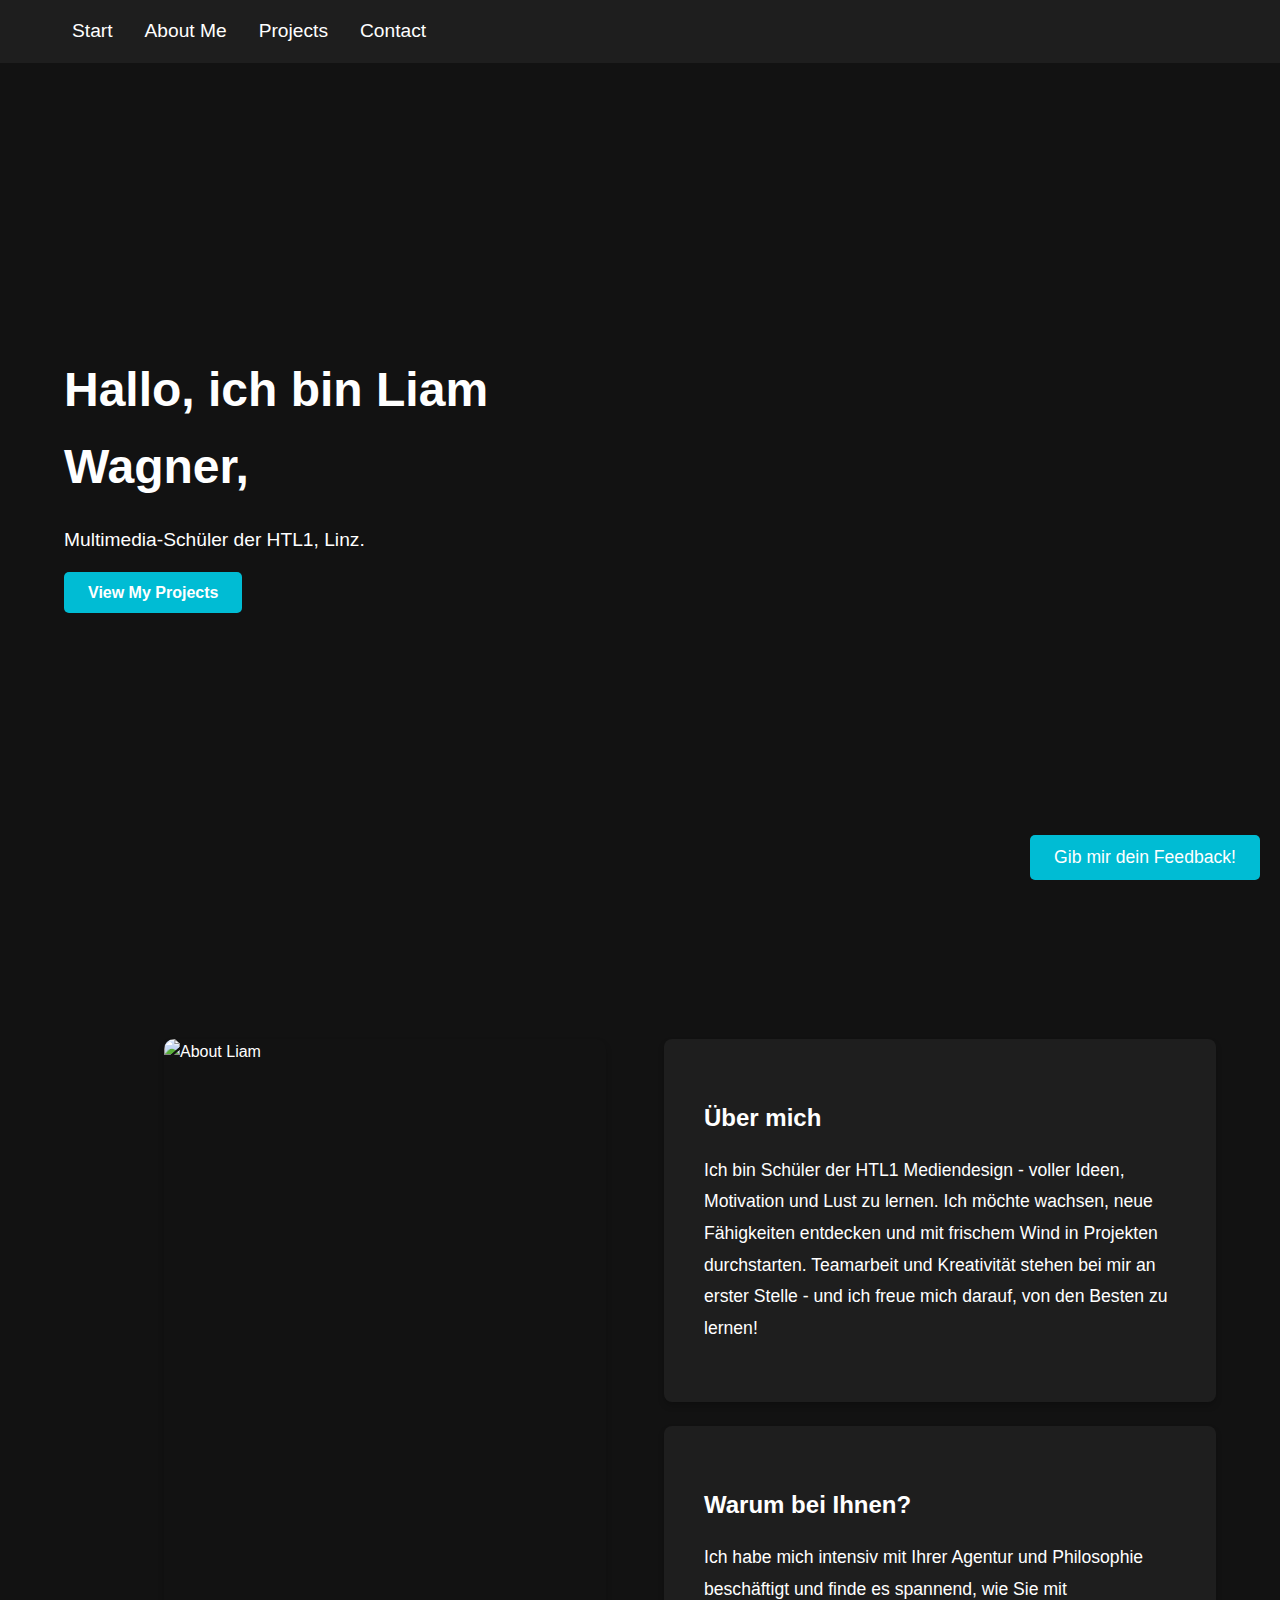
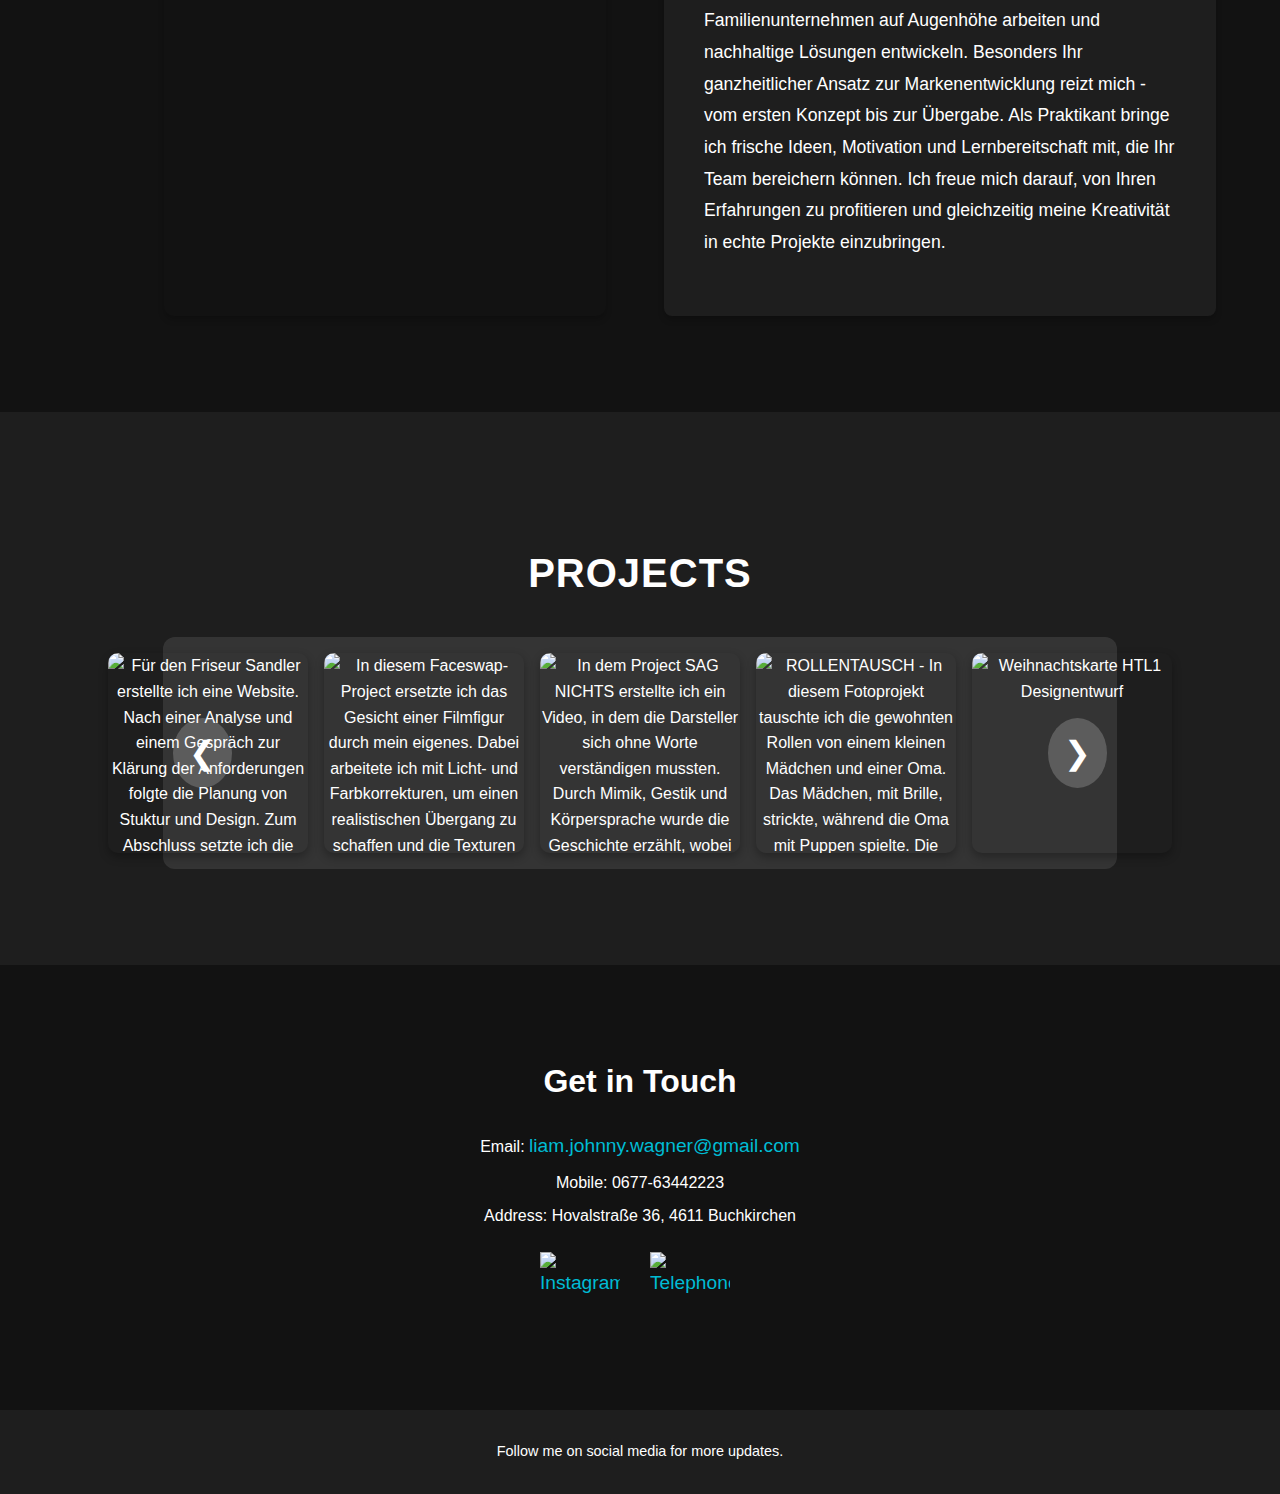
==== index.html @ 834b8441 "Rename inex.html to index.html" ====
<!DOCTYPE html>
<html lang="de">

<head>
    <meta charset="UTF-8">
    <meta name="viewport" content="width=device-width, initial-scale=1.0">
    <link rel="stylesheet" href="styles_Portfolio.css">
    <title>Liam Wagner Portfolio</title>
</head>

<body>
    <header>
        <ul>
            <li><a href="#start">Start</a></li>
            <li><a href="#about">About Me</a></li>
            <li><a href="#projects">Projects</a></li>
            <li><a href="#contact">Contact</a></li>
        </ul>
    </header>

    <section class="hero" id="start">
        <div class="hero-text">
            <h1>Hallo, ich bin Liam Wagner,</h1>
            <p>Multimedia-Schüler der HTL1, Linz.</p>
            <a href="#projects" class="btn">View My Projects</a>
        </div>
    </section>

    <section class="about" id="about">
        <div class="about-image">
            <img src="Bilder/Hoch.png" alt="About Liam">
        </div>

        <div class="about-content">
            <div class="bio">
                <h2>Über mich</h2>
                <p>Ich bin Schüler der HTL1 Mediendesign - voller Ideen, Motivation und Lust zu lernen. Ich möchte
                    wachsen, neue Fähigkeiten entdecken und mit frischem Wind in Projekten durchstarten. Teamarbeit und
                    Kreativität stehen bei mir an erster Stelle - und ich freue mich darauf, von den Besten zu lernen!
                </p>
            </div>
            <div class="approach">
                <h2>Warum bei Ihnen?</h2>
                <p>Ich habe mich intensiv mit Ihrer Agentur und Philosophie beschäftigt und finde es spannend, wie Sie
                    mit Familienunternehmen auf Augenhöhe arbeiten und nachhaltige Lösungen entwickeln. Besonders Ihr
                    ganzheitlicher Ansatz zur Markenentwicklung reizt mich - vom ersten Konzept bis zur Übergabe. Als
                    Praktikant bringe ich frische Ideen, Motivation und Lernbereitschaft mit, die Ihr Team bereichern
                    können. Ich freue mich darauf, von Ihren Erfahrungen zu profitieren und gleichzeitig meine
                    Kreativität in echte Projekte einzubringen.</p>
            </div>
        </div>
    </section>

    <section class="projects" id="projects">
        <h2>Projects</h2>
        <div class="project-gallery-container">
            <button class="arrow left">&#10094;</button>
            <div class="project-gallery">
                <img src="Bilder/Projekte/Figma kleiner.png"
                    alt="Für den Friseur Sandler erstellte ich eine Website. Nach einer Analyse und einem Gespräch zur Klärung der Anforderungen folgte die Planung von Stuktur und Design. Zum Abschluss setzte ich die Website in Figma um, die noch in der internen Testphase ist."
                    class="project-img first-project">
                <img src="Bilder/Projekte/Face.switch.png"
                    alt="In diesem Faceswap-Project ersetzte ich das Gesicht einer Filmfigur durch mein eigenes. Dabei arbeitete ich mit Licht- und Farbkorrekturen, um einen realistischen Übergang zu schaffen und die Texturen sowie Beleuchtung anzupassen."
                    class="project-img">
                <img src="Bilder/Projekte/Sag_Nichts.png"
                    alt="In dem Project SAG NICHTS erstellte ich ein Video, in dem die Darsteller sich ohne Worte verständigen mussten. Durch Mimik, Gestik und Körpersprache wurde die Geschichte erzählt, wobei der Fokus auf nonverbaler Komunikation lag."
                    class="project-img">
                <img src="Bilder/Projekte/Generationentausch - vertauschte Rollen - Liam Wagner Kopie.jpg"
                    alt="ROLLENTAUSCH - In diesem Fotoprojekt tauschte ich die gewohnten Rollen von einem kleinen Mädchen und einer Oma. Das Mädchen, mit Brille, strickte, während die Oma mit Puppen spielte. Die Idee war, die typischen Aktivitäten der beiden humorvoll umzudrehen."
                    class="project-img">
                <img src="Bilder/Projekte/Karte.png" alt="Weihnachtskarte HTL1 Designentwurf" class="project-img">

                <button class="arrow right">&#10095;</button>
            </div>
    </section>

    <section class="contact" id="contact">
        <h2>Get in Touch</h2>
        <p>Email: <a href="mailto:liam.johnny.wagner@gmail.com">liam.johnny.wagner@gmail.com</a></p>
        <p>Mobile: 0677-63442223</p>
        <p>Address: Hovalstraße 36, 4611 Buchkirchen</p>
        <div class="social-media">
            <a href="https://www.instagram.com/_liam_wagner/" target="_blank">
                <img src="Bilder/sozial.png" alt="Instagram" class="social-icon" />
            </a>
            <a href="tel:067763442223">
                <img src="Bilder/telefon.png" alt="Telephone" class="social-icon">
            </a>
        </div>
    </section>


    <button id="feedbackBtn" class="feedback-btn">Gib mir dein Feedback!</button>

    <!-- Feedback Modal -->
    <div id="feedbackModal" class="feedback-modal">
        <div class="feedback-modal-content">
            <span id="closeBtn" class="close-btn">&times;</span>
            <h2>Feedback</h2>
            <p>Teile mir dein Feedback mit, ich freue mich darauf!</p>

            <!-- Formular für das Feedback -->
            <form id="feedback-form">
                <label for="name">Name:</label>
                <input type="text" id="name" name="name" required>

                <label for="email">E-Mail:</label>
                <input type="email" id="email" name="email" required>

                <label for="message">Nachricht:</label>
                <textarea id="message" name="message" rows="4" required></textarea>

                <button type="submit"> ❌ Noch Nicht möglich</button>
            </form>
        </div>
    </div>


    <div id="imageModal">
        <div class="modal-content">
            <img id="modalImage" src="" alt="">
            <div id="modalText"></div>
        </div>
        <button id="closeModal">X</button>
    </div>

    <footer>
        <p>Follow me on social media for more updates.</p>
    </footer>

    <script src="Portfolio.js"></script>
    <script>
        emailjs.init("24OXMvHnprHl-D1vy"); // Dein Public Key
    </script>

</body>

</html>
---- styles_Portfolio.css ----
body {
    margin: 0;
    font-family: 'Roboto', sans-serif;
    color: #ffffff;
    background-color: #121212;
    line-height: 1.6;
}

header {
    background: #1e1e1e;
    padding: 1rem 2rem;
    position: sticky;
    top: 0;
    z-index: 100;
}

header ul {
    display: flex;
    list-style: none;
    justify-content: flex-start;
    gap: 2rem;
    margin: 0;
}

header ul li a {
    text-decoration: none;
    color: #ffffff;
    font-weight: 500;
    font-size: 1.2rem;
    transition: color 0.3s;
}

header ul li a:hover {
    color: #00bcd4;
}

.hero {
    display: grid;
    grid-template-columns: 1fr 1fr;
    align-items: center;
    padding: 5rem 5%;
    background-image: url('Bilder/IMG_9929.png');
    background-size: 100% auto;
    background-position: top center;
    background-repeat: no-repeat;
    height: 800px;
    color: #ffffff;
    margin-top: 0;
    padding-top: 0;
}

.hero-text {
    max-width: 500px;
    z-index: 1;
}

.hero-text h1 {
    font-size: 3rem;
    margin-bottom: 1rem;
}

.hero-text p {
    font-size: 1.2rem;
    margin-bottom: 1.5rem;
}

.hero-text .btn {
    background: #00bcd4;
    color: #ffffff;
    padding: 0.75rem 1.5rem;
    border: none;
    border-radius: 5px;
    text-decoration: none;
    font-weight: bold;
    transition: background 0.3s;
}

.hero-text .btn:hover {
    background: #008ba3;
}

.about {
    padding: 6rem 5%;
    display: grid;
    grid-template-columns: 1fr 1fr;
    gap: 3rem;
    align-items: stretch;
    background-color: #121212;
}

.about-image {
    display: flex;
    align-items: stretch;
    position: relative;
     width: 80%;
    height: auto;
    margin-left: 100px;
   

}

.about-image img {
    width: 100%;
    height: 100%;
    object-fit: cover;
    border-radius: 10px;
    box-shadow: 0 4px 6px rgba(0, 0, 0, 0.2);
}

.about-content {
    display: flex;
    flex-direction: column;
    gap: 1.5rem;
    justify-content: space-between;
}

.bio,
.approach {
    background: #1e1e1e;
    padding: 2.5rem;
    border-radius: 8px;
    box-shadow: 0 4px 6px rgba(0, 0, 0, 0.2);
}

.bio h2,
.approach h2 {
    margin-bottom: 1rem;
}

.bio p,
.approach p {
    font-size: 1.1rem;
    line-height: 1.8;
}

.projects {
    padding: 6rem 5%;
    text-align: center;
    background-color: #1e1e1e;
}

.projects h2 {
    margin-bottom: 2rem;
    font-size: 2.5rem;
    color: #fff;
    text-transform: uppercase;
    letter-spacing: 1px;
}

.project-gallery-container {
    display: flex;
    align-items: center;
    justify-content: center;
    position: relative;
    max-width: 80%;
    margin: auto;
    padding: 1rem;
    background: rgba(255, 255, 255, 0.1);
    border-radius: 12px;
}

.project-gallery-wrapper {
    overflow: hidden;
    width: 640px;
    padding: 1rem;
}

.project-gallery {
    display: flex;
    gap: 1rem;
    transition: transform 0.5s ease;
}

/* Standard-Bildgröße */
.project-gallery img {
    width: 200px;
    height: 200px;
    object-fit: cover;
    border-radius: 10px;
    box-shadow: 0 4px 10px rgba(0, 0, 0, 0.3);
    transition: transform 0.3s ease;
}

.project-gallery img:hover {
    transform: scale(1.05);
}

/* Kleinere Größe für das erste Bild */
.first-project {
    width: 150px;   /* Kleinere Breite für das erste Bild */
    height: 150px;  /* Kleinere Höhe für das erste Bild */
    object-fit: cover;
    box-shadow: 0 4px 10px rgba(0, 0, 0, 0.3);
}

/* Pfeile (links und rechts) */
.arrow {
    background: rgba(255, 255, 255, 0.2);
    color: white;
    font-size: 2rem;
    border: none;
    padding: 1rem;
    cursor: pointer;
    position: absolute;
    top: 50%;
    transform: translateY(-50%);
    border-radius: 50%;
    transition: background 0.3s ease;
}

.arrow.left {
    left: 10px;
}

.arrow.right {
    right: 10px;
}

.arrow:hover {
    background: rgba(255, 255, 255, 0.4);
}


.first-project {
    width: 100px;  /* Setzt die Breite des ersten Bildes auf 100px */
    height: 100px; /* Setzt die Höhe des ersten Bildes auf 100px */
    object-fit: cover; /* Sorgt dafür, dass das Bild korrekt zugeschnitten wird */
}

/* Modal CSS bleibt unverändert */
#imageModal {
    display: none;
    position: fixed;
    top: 0;
    left: 0;
    width: 100%;
    height: 100%;
    background-color: rgba(0, 0, 0, 0.8);
    justify-content: center;
    align-items: center;
    z-index: 100;
    overflow: hidden;  /* Verhindert, dass das Bild über den Modal-Bereich hinausgeht */
}

.modal-content {
    display: flex;
    align-items: center;
    justify-content: flex-start;
    background-color: #333333;
    padding: 20px;
    border-radius: 10px;
    width: 80%;
    max-height: 80%;
    color: #ffffff;
}

#modalImage {
    max-width: 70%;
    max-height: 70%;
    object-fit: contain;
    border-radius: 10px;
    margin-right: 20px;
}

#modalText {
    font-size: 1.2rem;
    color: #ffffff;
    text-align: left;
    max-width: 40%;
    overflow-y: auto;
}

#closeModal {
    position: absolute;
    top: 10px;
    right: 10px;
    font-size: 2rem;
    color: #ffffff;
    background-color: rgba(0, 0, 0, 0.5);
    border: none;
    border-radius: 50%;
    padding: 10px;
    cursor: pointer;
    z-index: 101;
    transition: background-color 0.3s;
}

#closeModal:hover {
    background-color: rgba(0, 0, 0, 0.8);
}


.contact {
    padding: 4rem 5%;
    text-align: center;
    background-color: #121212;
}

.contact h2 {
    margin-bottom: 1.5rem;
    font-size: 2rem;
}

.contact p {
    margin: 0.5rem 0;
    font-size: 1rem;
}

.contact a {
    color: #00bcd4;
    text-decoration: none;
    font-size: 1.2rem;
}

.social-media {
    display: flex;
    justify-content: center;
    align-items: center;
    gap: 15px;
    padding: 15px;
    width: 100%;
    height: 100%;
    margin-left: -20px;
}


.social-icon {
    width: 80px;
    height: 80px;
    max-width: 80px;
    max-height: 80px;
    object-fit: contain;
    transition: transform 0.3s ease;
}

.social-icon:hover {
    transform: scale(1.2);
}


.feedback-btn {
    position: fixed;
    bottom: 20px;
    right: 20px;
    background-color: #00bcd4;
    color: white;
    padding: 0.75rem 1.5rem;
    font-size: 1.1rem;
    border: none;
    border-radius: 5px;
    cursor: pointer;
    transition: background-color 0.3s;
    z-index: 101;
}

.feedback-btn:hover {
    background-color: #008ba3;
}

.feedback-modal {
    display: none;
    position: fixed;
    top: 0;
    left: 0;
    width: 100%;
    height: 100%;
    background-color: rgba(0, 0, 0, 0.5);
    justify-content: center;
    align-items: center;
    z-index: 100;
}

.feedback-modal-content {
    background-color: #1e1e1e;
    padding: 2rem;
    border-radius: 8px;
    max-width: 600px;
    width: 100%;
    color: #ffffff;
    text-align: center;
}

.feedback-modal-content h2 {
    font-size: 2rem;
    margin-bottom: 1rem;
}

.feedback-modal-content p {
    font-size: 1.1rem;
    margin-bottom: 1.5rem;
}

.feedback-modal-content form {
    display: flex;
    flex-direction: column;
    align-items: center;
    gap: 1rem;
}

.feedback-modal-content form label {
    font-size: 1rem;
    text-align: left;
    width: 100%;
}

.feedback-modal-content form input,
.feedback-modal-content form textarea {
    width: 100%;
    padding: 0.75rem;
    font-size: 1rem;
    background-color: #333333;
    color: #ffffff;
    border: 1px solid #444444;
    border-radius: 5px;
}

.feedback-modal-content form button {
    background-color: #00bcd4;
    color: #ffffff;
    padding: 0.75rem 1.5rem;
    border: none;
    border-radius: 5px;
    cursor: pointer;
    transition: background-color 0.3s;
}

.feedback-modal-content form button:hover {
    background-color: #008ba3;
}

.close-btn {
    position: absolute;
    top: 10px;
    right: 10px;
    font-size: 2rem;
    color: #ffffff;
    cursor: pointer;
}

.social-media {
    display: flex;
    gap: 30px;
    justify-content: center;
    width: 100%;
    height: 100%;
}

.social-icon {
    width: 200px;
    height: 200px;
    object-fit: contain;
}



footer {
    text-align: center;
    padding: 1rem;
    background: #1e1e1e;
    color: #ffffff;
    font-size: 0.9rem;
    margin-top: 2rem;
}

@media (max-width: 768px) {
    .hero {
        flex-direction: column;
        text-align: center;
    }

    .about {
        flex-direction: column;
        text-align: center;
    }

    .about-image img {
        width: 80%;
    }

    .project-gallery {
        grid-template-columns: 1fr 1fr;
    }
}
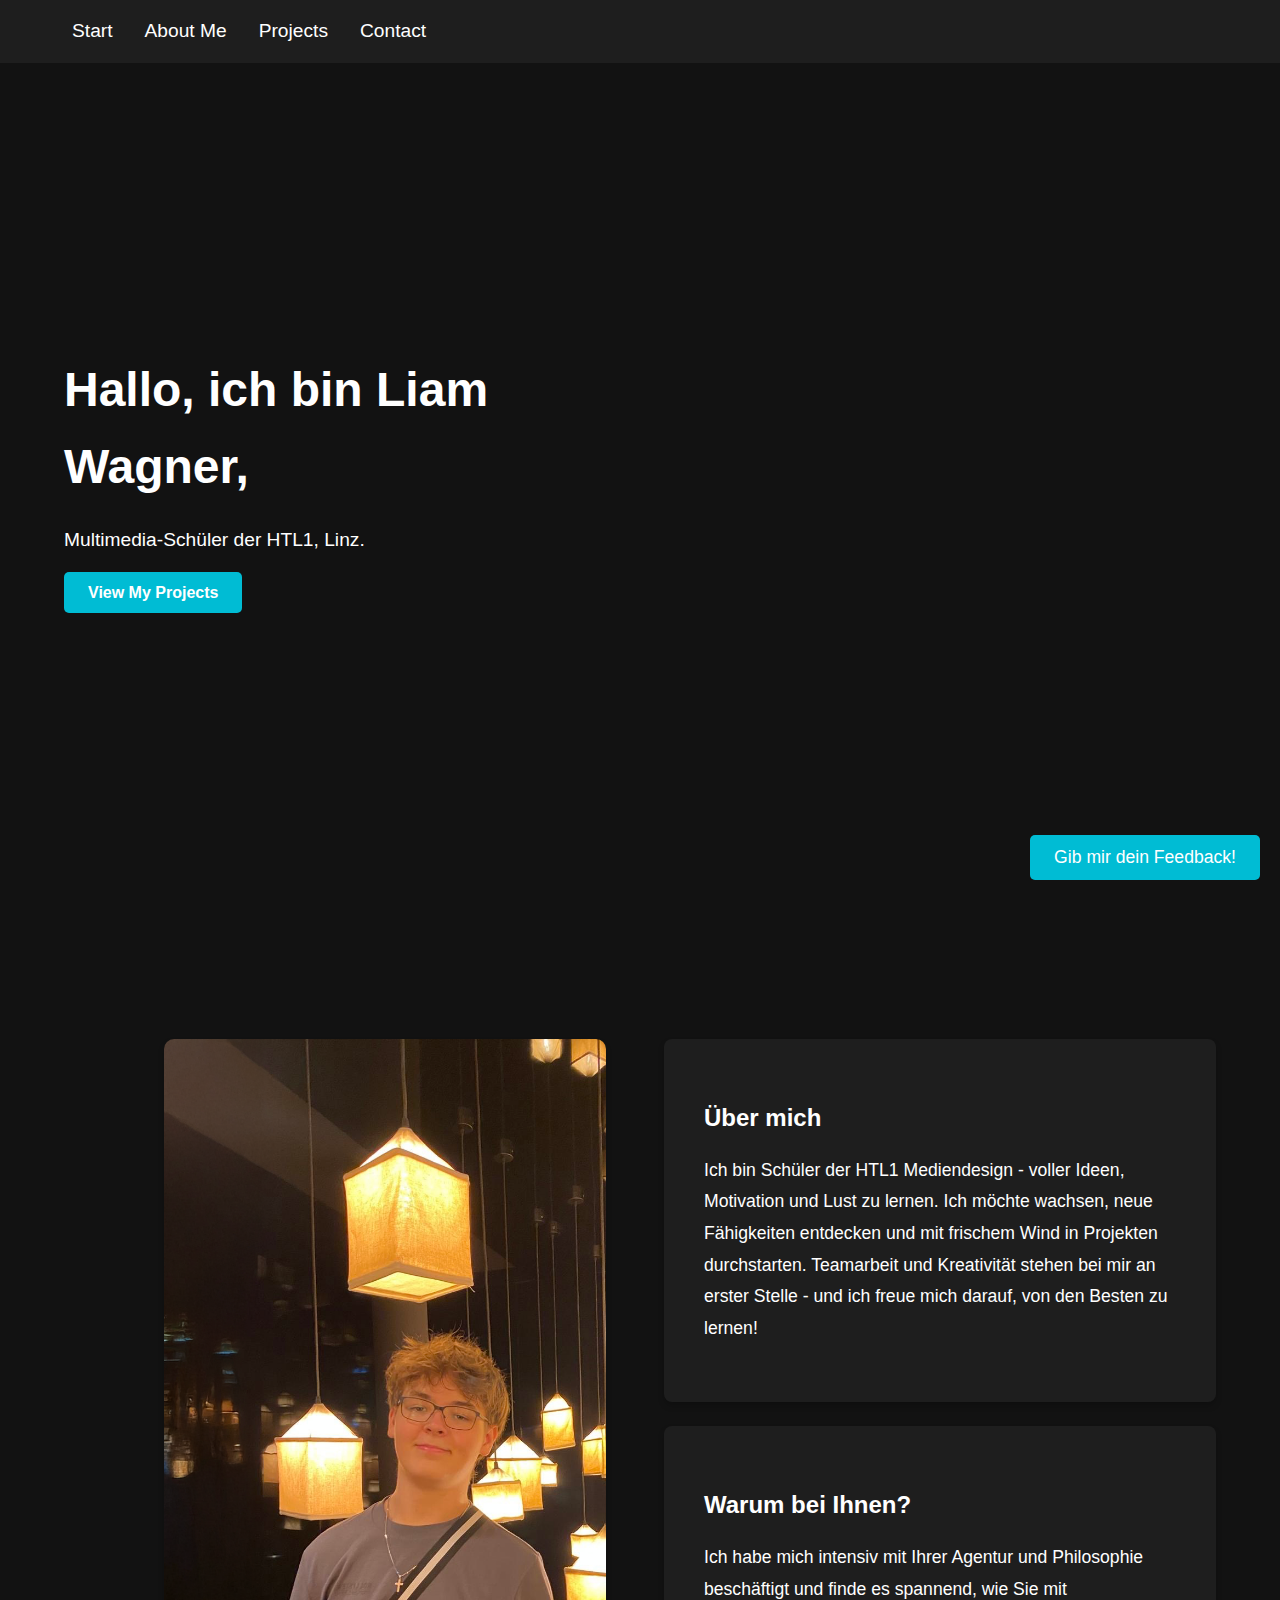
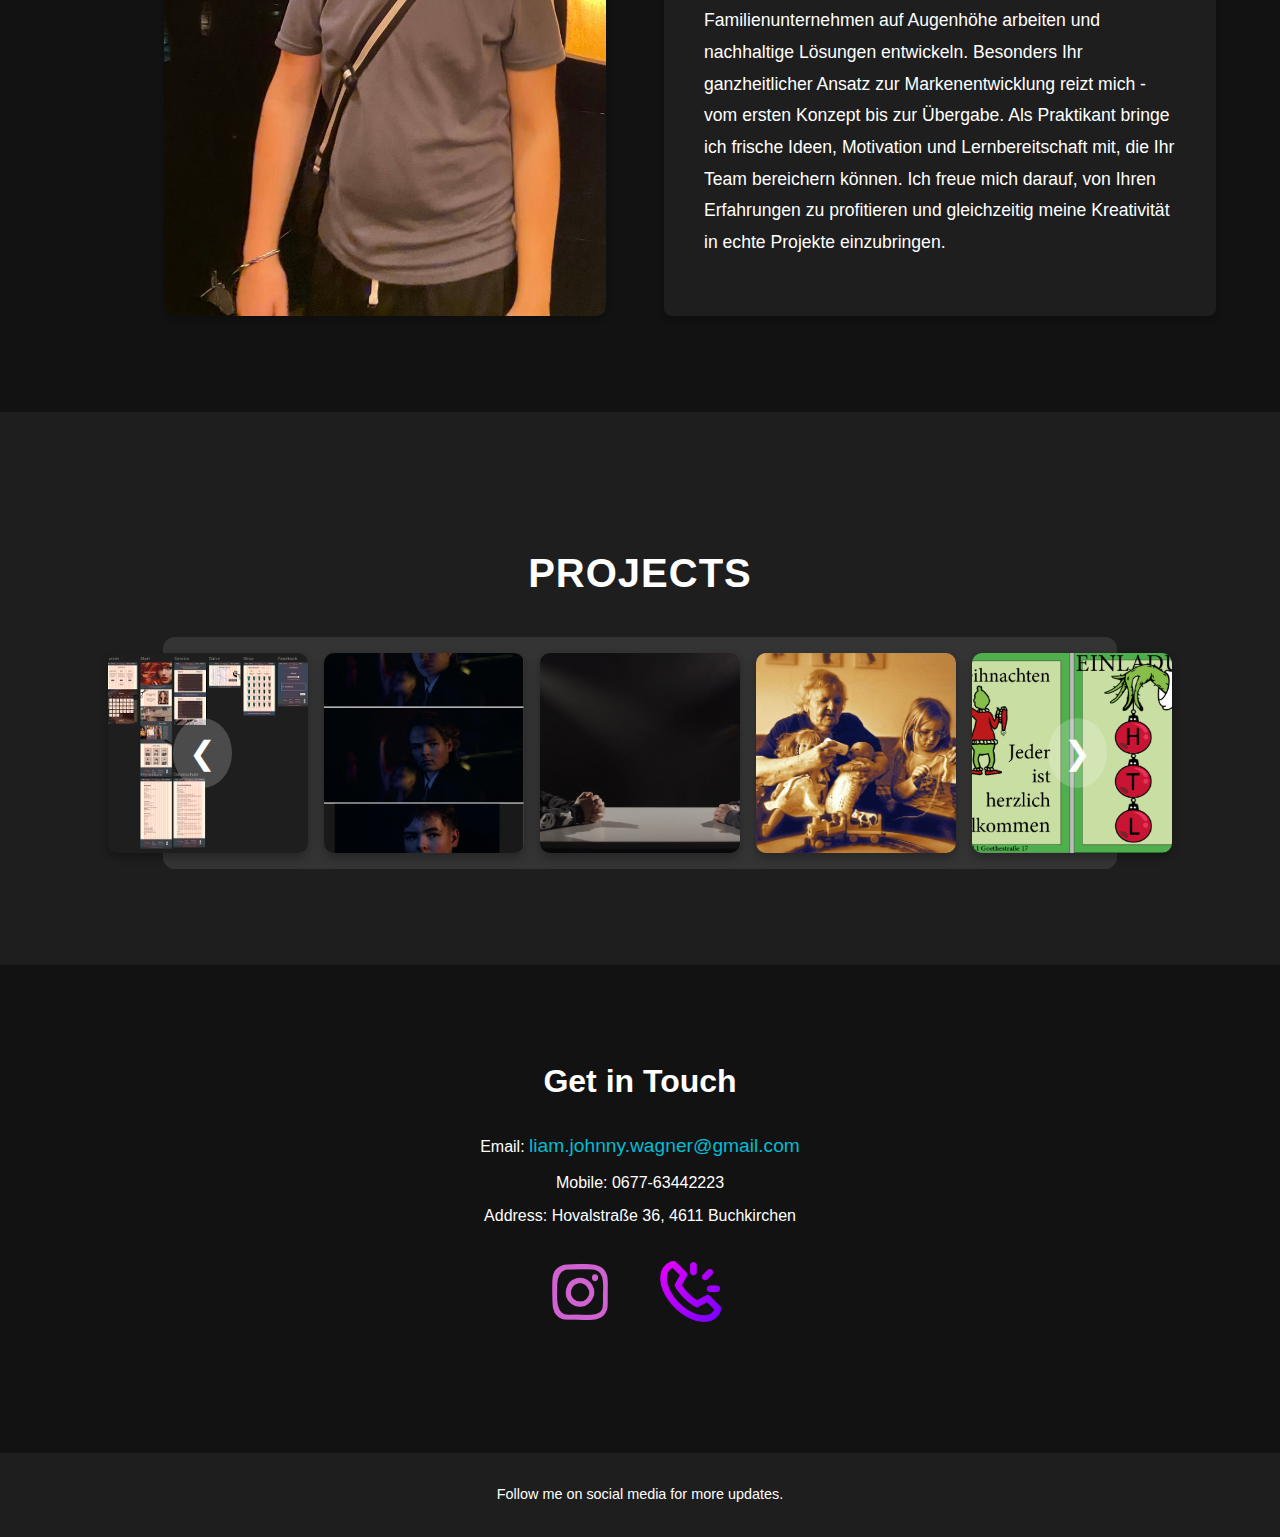
==== commit 829fb637: "Update index.html" ====
--- a/index.html
+++ b/index.html
@@ -110,7 +110,7 @@
                 <label for="message">Nachricht:</label>
                 <textarea id="message" name="message" rows="4" required></textarea>
 
-                <button type="submit"> ❌ Noch Nicht möglich</button>
+                <button type="submit"> ❌ Noch nicht möglich!</button>
             </form>
         </div>
     </div>
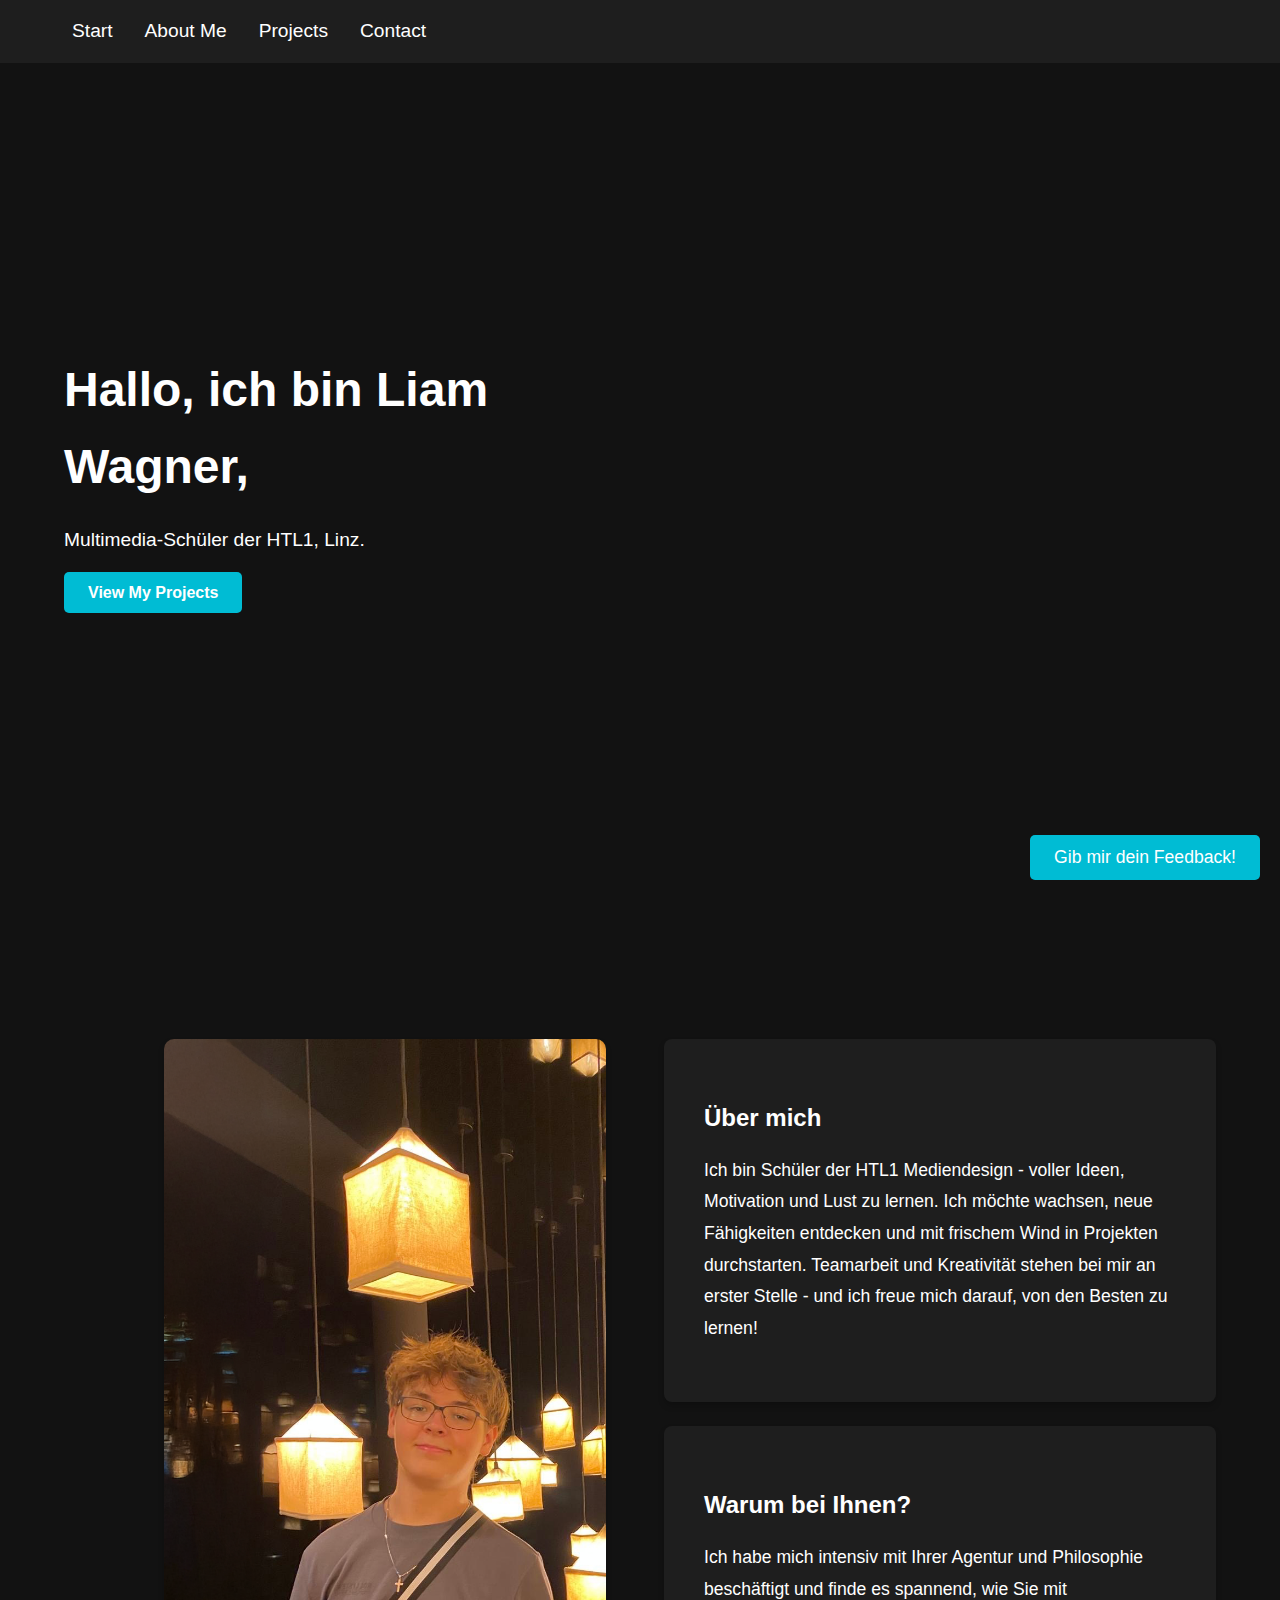
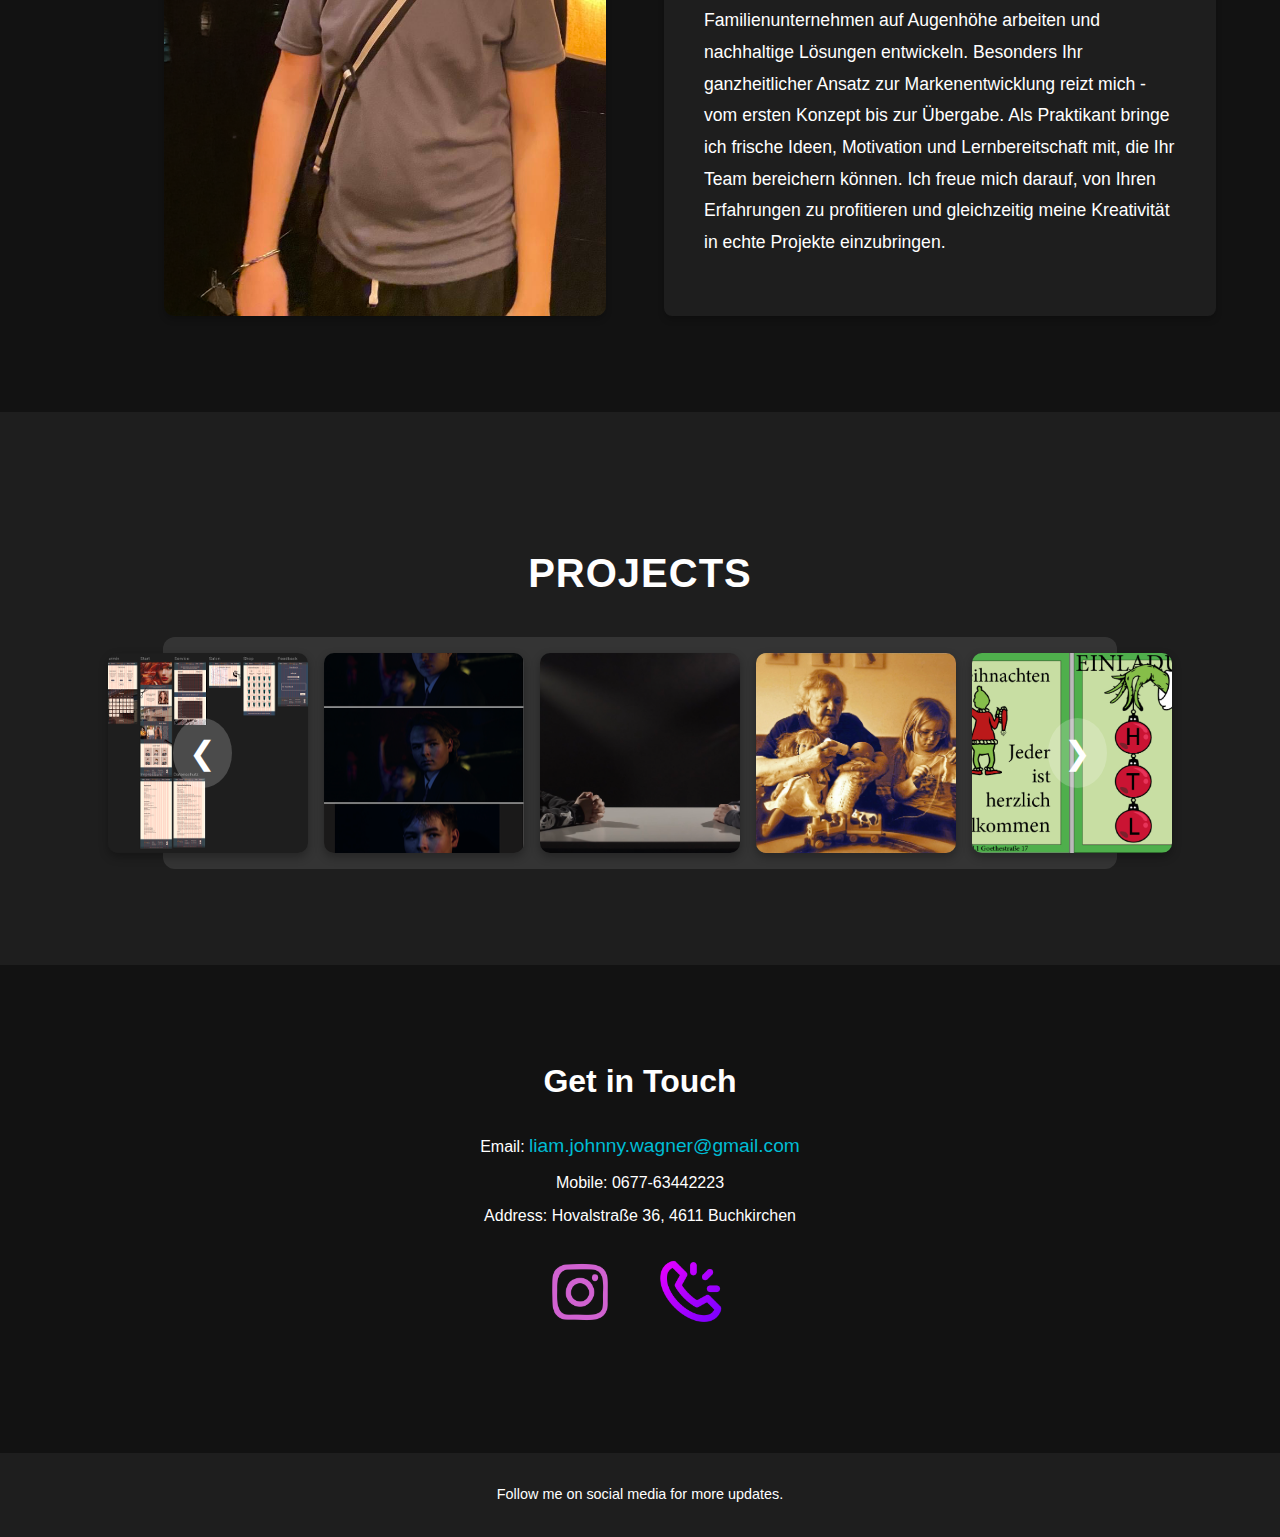
==== commit 3b55268b: "Update index.html" ====
--- a/index.html
+++ b/index.html
@@ -59,7 +59,7 @@
                 <img src="Bilder/Projekte/Figma kleiner.png"
                     alt="Für den Friseur Sandler erstellte ich eine Website. Nach einer Analyse und einem Gespräch zur Klärung der Anforderungen folgte die Planung von Stuktur und Design. Zum Abschluss setzte ich die Website in Figma um, die noch in der internen Testphase ist."
                     class="project-img first-project">
-                <img src="Bilder/Projekte/Face.switch.png"
+                <img src="Bilder/Projekte/Face.switch better.png"
                     alt="In diesem Faceswap-Project ersetzte ich das Gesicht einer Filmfigur durch mein eigenes. Dabei arbeitete ich mit Licht- und Farbkorrekturen, um einen realistischen Übergang zu schaffen und die Texturen sowie Beleuchtung anzupassen."
                     class="project-img">
                 <img src="Bilder/Projekte/Sag_Nichts.png"
